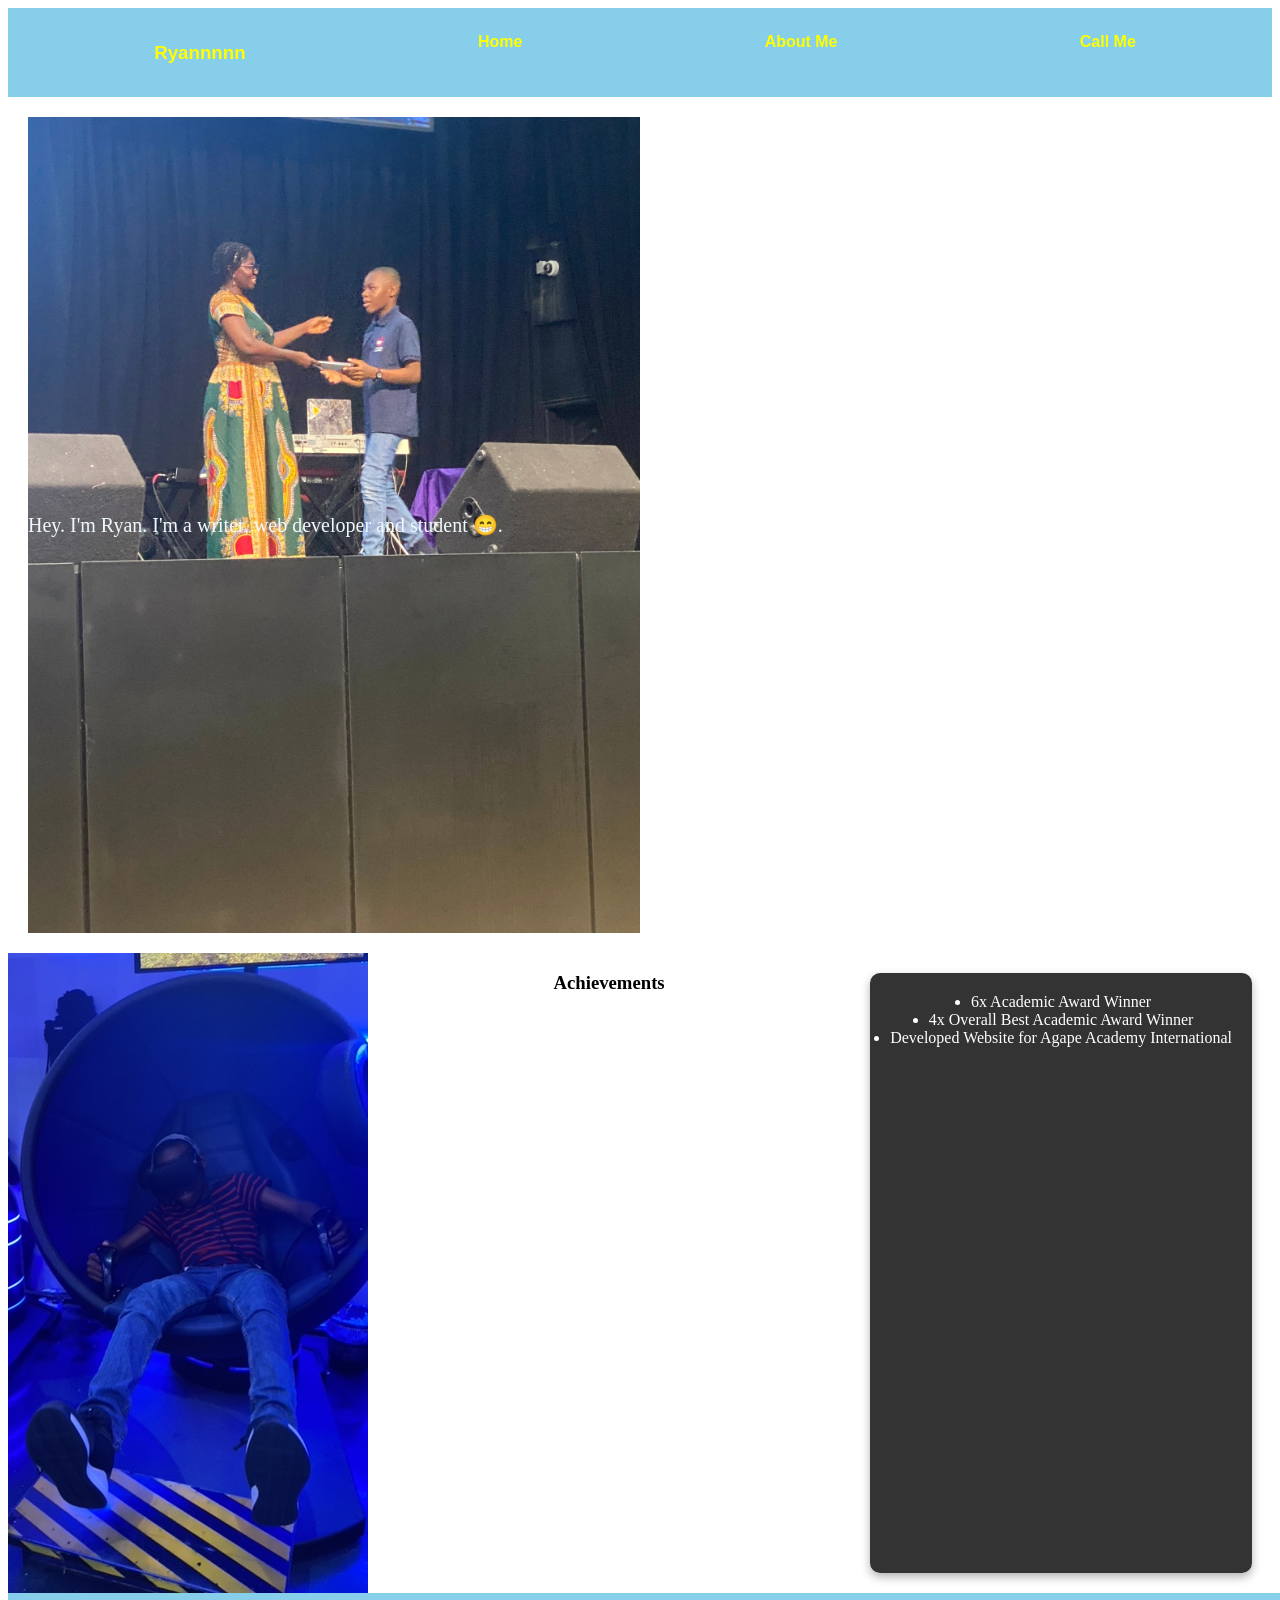
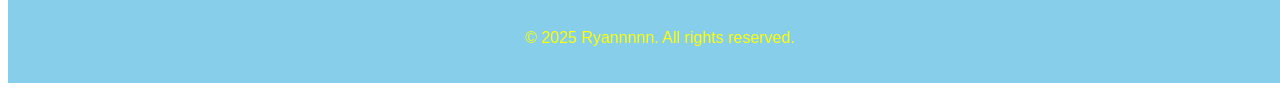
==== portfolio/index.html @ 3ba0ab56 "Add files via upload" ====
<!DOCTYPE html>
<html lang="en">
<head>
    <meta charset="UTF-8">
    <meta name="viewport" content="width=device-width, initial-scale=1.0">
    <title>Ryan Anibrika</title>
    <link rel="stylesheet" href="Assets/Styles/style.css">
</head>
<body>
    <header>
        <div class="nav">
           <h3><a href="index.html"></a>Ryannnnn</h3> 
            <a href="">Home</a>
            <a href="">About Me</a>
            <a href="">Call Me</a>
        </div>
    </header>
    <main>
        <div class="abt">
      <img src="Assets/images/award winner.jpg" alt="">
        <p>Hey. I'm Ryan. I'm a writer, web developer and student &#128513.</p></div>
        

      <div class="achievements">
        <img src="Assets/images/VR.JPG" alt="">
            <h3>Achievements</h3>
            <ul>
                <li>6x Academic Award Winner</li>
                <li>4x Overall Best Academic Award Winner</li>
                <li>Developed Website for Agape Academy International</li>
            </ul></div>
            
            
    </main>
    <footer>
        <p>&copy; 2025 Ryannnnn. All rights reserved. </p>
            
    </footer>
</body>
</html>
---- portfolio/Assets/Styles/style.css ----
.nav {
	display: flex;
	justify-content: space-around;
	background-color: skyblue;
	font-family: "Montserrat", sans-serif;
	color: yellow;
	padding: 15px;
	animation-name: kayyvincible ;
	transition: background-color 0.5s ;
}

@keyframes kayyvincible {
	0% {
		background-color: skyblue;
		color: yellow;
	}

	50% {
		background-color: darkblue;
		color: white;
	}

	100% {
		background-color: skyblue;
		color: yellow;
	}
}

.nav a {
	color: inherit;
	padding: 10px;
	text-decoration: none;
	font-weight: bold;
	transition: color 0.5s ;
}

.nav a:hover {
	color: lightgray;
}

.abt {
	display: flex;
	justify-content: space-between;
	align-items: center;
	margin: 20px;
}

.abt img {
	width: 50%;
	height: auto;
	position: relative;
}

.abt p {
	font-size: 20px;
	color: aliceblue;
	position: absolute;
}


.achievements ul {
	display: flex;
	flex-direction: column;
	align-items: center;
	background-color: rgba(0, 0, 0, 0.8);
	color: white;
	padding: 20px;
	border-radius: 10px;
	margin: 20px;
	box-shadow: 0px 4px 10px rgba(0, 0, 0, 0.3);
	width: 0px 25px;
}

.achievements {
	display: flex;
	justify-content: space-between;
}

footer{
	display: flex;
	justify-content: space-around;
	background-color: skyblue;
	font-family: "Montserrat", sans-serif;
	color: yellow;
	padding: 15px;
}
	



footer p:hover {
	color: lightgray;
}

footer {
	text-align: center;
	padding: 20px;
	width: 100%;
    background-color: skyblue;
    color: yellow;
}
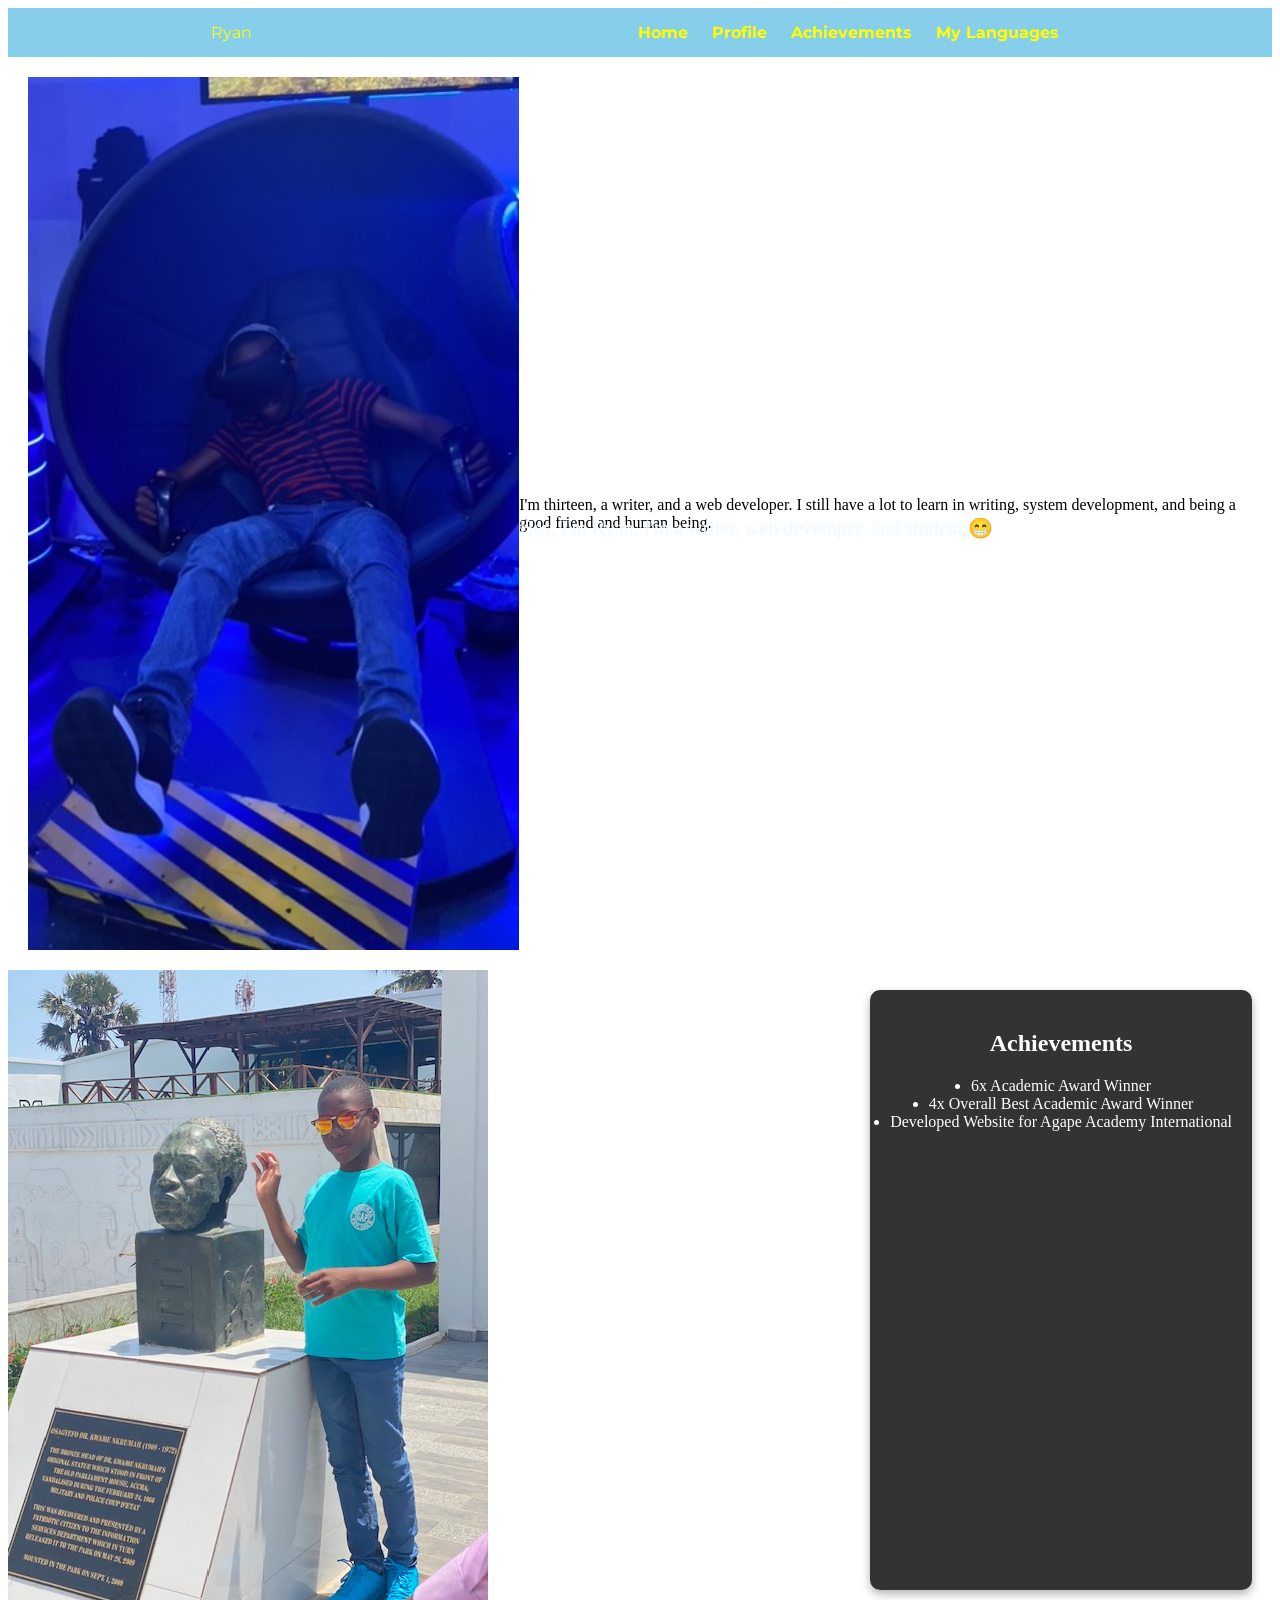
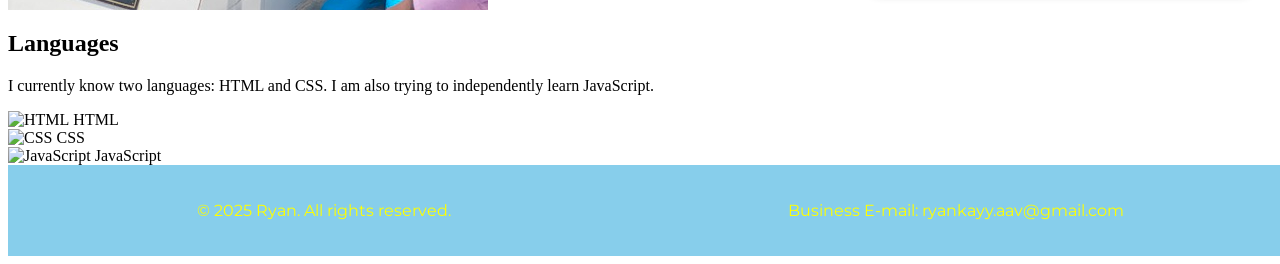
==== commit 6305174d: "Update index.html" ====
--- a/portfolio/index.html
+++ b/portfolio/index.html
@@ -5,36 +5,63 @@
     <meta name="viewport" content="width=device-width, initial-scale=1.0">
     <title>Ryan Anibrika</title>
     <link rel="stylesheet" href="Assets/Styles/style.css">
+    <link href="https://fonts.googleapis.com/css2?family=Merriweather:ital,wght@0,300;0,400;0,700;0,900;1,300;1,400;1,700;1,900&family=Montserrat:ital,wght@0,100..900;1,100..900&display=swap" rel="stylesheet">
 </head>
 <body>
     <header>
         <div class="nav">
-           <h3><a href="index.html"></a>Ryannnnn</h3> 
-            <a href="">Home</a>
-            <a href="">About Me</a>
-            <a href="">Call Me</a>
+            <label class="logo">Ryan</label>
+            <nav>
+                <a href="index.html">Home</a>
+                <a href="#abt">Profile</a>
+                <a href="#achievements">Achievements</a>
+                <a href="#languages">My Languages</a>
+            </nav>
         </div>
     </header>
+
     <main>
-        <div class="abt">
-      <img src="Assets/images/award winner.jpg" alt="">
-        <p>Hey. I'm Ryan. I'm a writer, web developer and student &#128513.</p></div>
-        
+        <div class="abt" id="abt">
+            <img src="Assets/images/VR.JPG" alt="">
+            <div class="abt-text">
+                <p>Hey, I'm Ryan. I'm a writer, web developer, and student 😁.</p>
+                <span>I'm thirteen, a writer, and a web developer. I still have a lot to learn in writing, system development, and being a good friend and human being.</span>
+            </div>
+        </div>
 
-      <div class="achievements">
-        <img src="Assets/images/VR.JPG" alt="">
-            <h3>Achievements</h3>
+        <div class="achievements" id="achievements">
+            <img src="Assets/images/sigma next to kay.jpg" alt="">
             <ul>
-                <li>6x Academic Award Winner</li>
+                <h2>Achievements</h2>
+                <li> 6x Academic Award Winner</li>
                 <li>4x Overall Best Academic Award Winner</li>
-                <li>Developed Website for Agape Academy International</li>
-            </ul></div>
+                <li> Developed Website for Agape Academy International</li>
+            </ul>
+        </div>
+        <div class="langs" id="languages">
+            <h2>Languages</h2>
+            <p>I currently know two languages: HTML and CSS. I am also trying to independently learn JavaScript.</p>
             
-            
+            <div class="lang-container">
+                <div class="lang-stuff">
+                    <img src="Assets/images/html.png" alt="HTML">
+                    <span>HTML</span>
+                </div>
+                <div class="lang-stuff">
+                    <img src="Assets/images/css.png" alt="CSS">
+                    <span>CSS</span>
+                </div>
+                <div class="lang-stuff">
+                    <img src="Assets/images/javascript.png" alt="JavaScript">
+                    <span>JavaScript</span>
+                </div>
+            </div>
+        </div>
     </main>
+
     <footer>
-        <p>&copy; 2025 Ryannnnn. All rights reserved. </p>
-            
+        <p>&copy; 2025 Ryan. All rights reserved.</p>
+        <p>Business E-mail: ryankayy.aav@gmail.com</p>
     </footer>
 </body>
-</html>+</html>
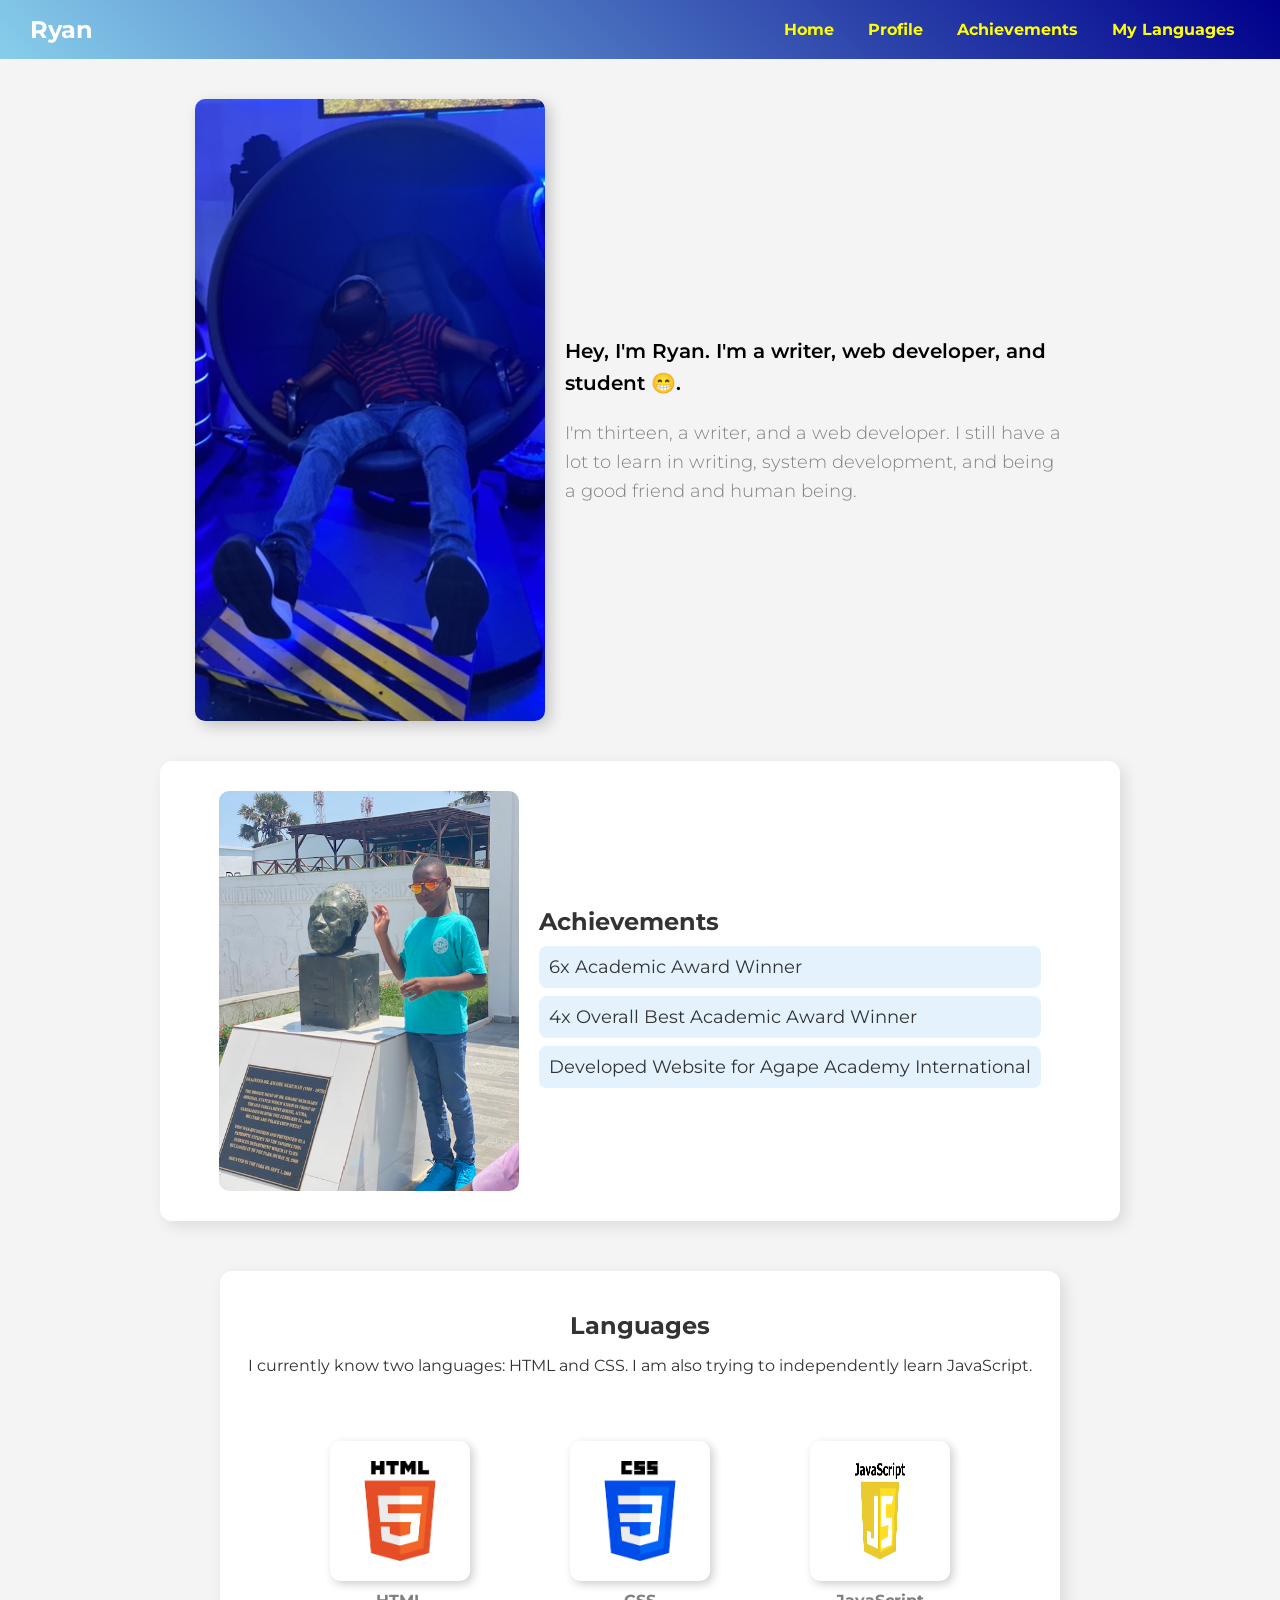
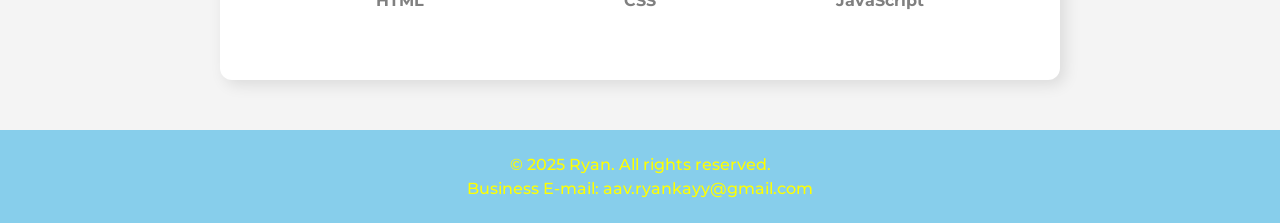
==== commit 6604b376: "Update index.html" ====
--- a/portfolio/index.html
+++ b/portfolio/index.html
@@ -61,7 +61,7 @@
 
     <footer>
         <p>&copy; 2025 Ryan. All rights reserved.</p>
-        <p>Business E-mail: ryankayy.aav@gmail.com</p>
+        <p>Business E-mail: aav.ryankayy@gmail.com</p>
     </footer>
 </body>
 </html>
--- a/portfolio/Assets/Styles/style.css
+++ b/portfolio/Assets/Styles/style.css
@@ -1,101 +1,174 @@
-.nav {
-	display: flex;
-	justify-content: space-around;
-	background-color: skyblue;
-	font-family: "Montserrat", sans-serif;
-	color: yellow;
-	padding: 15px;
-	animation-name: kayyvincible ;
-	transition: background-color 0.5s ;
+body {
+    font-family: "Montserrat", sans-serif;
+    margin: 0;
+    padding: 0;
+    background-color: #f4f4f4;
+    color: #333;
 }
 
-@keyframes kayyvincible {
-	0% {
-		background-color: skyblue;
-		color: yellow;
-	}
 
-	50% {
-		background-color: darkblue;
-		color: white;
-	}
+.nav {
+    display: flex;
+    justify-content: space-between;
+    align-items: center;
+    padding: 15px 30px;
+    background: linear-gradient(45deg, skyblue, darkblue);
+    color: white;
+}
 
-	100% {
-		background-color: skyblue;
-		color: yellow;
-	}
+.nav .logo {
+    font-size: 24px;
+    font-weight: bold;
 }
 
 .nav a {
-	color: inherit;
-	padding: 10px;
-	text-decoration: none;
-	font-weight: bold;
-	transition: color 0.5s ;
+    color: yellow;
+    padding: 10px 15px;
+    text-decoration: none;
+    font-weight: bold;
+    transition: color 0.3s ease-in-out;
 }
 
 .nav a:hover {
-	color: lightgray;
+    color: lightgray;
 }
 
+
 .abt {
-	display: flex;
-	justify-content: space-between;
-	align-items: center;
-	margin: 20px;
+    display: flex;
+    align-items: center;
+    justify-content: center;
+    margin: 40px auto;
+    max-width: 900px;
+}
+.abt-text{
+    padding:20px;
 }
 
 .abt img {
-	width: 50%;
-	height: auto;
-	position: relative;
+    width: 350px;
+    height: auto;
+    border-radius: 10px;
+    box-shadow: 5px 5px 15px rgba(0, 0, 0, 0.2);
 }
 
-.abt p {
-	font-size: 20px;
-	color: aliceblue;
-	position: absolute;
+.abt-text {
+    max-width: 500px;
+    font-size: 18px;
+    line-height: 1.6;
+}
+
+.abt-text p {
+    font-weight: 600;
+    font-size: 20px;
+    color: black;
+}
+
+.abt-text span {
+    font-weight: 300;
+    color: gray;
+}
+
+.achievements {
+    display: flex;
+    align-items: center;
+    justify-content: center;
+    background: white;
+    padding: 30px;
+    border-radius: 12px;
+    max-width: 900px;
+    margin: 40px auto;
+    box-shadow: 5px 5px 15px rgba(0, 0, 0, 0.1);
+}
+
+.achievements img {
+    width: 300px;
+    height: auto;
+    border-radius: 10px;
+}
+
+.achievements ul {
+    list-style: none;
+    padding: 20px;
+}
+
+.achievements h2 {
+    margin-bottom: 10px;
+    font-size: 24px;
+    color: #333;
+}
+
+.achievements li {
+    font-size: 18px;
+    background: #e3f2fd;
+    padding: 10px;
+    border-radius: 8px;
+    margin-bottom: 8px;
 }
 
 
-.achievements ul {
-	display: flex;
-	flex-direction: column;
-	align-items: center;
-	background-color: rgba(0, 0, 0, 0.8);
-	color: white;
-	padding: 20px;
-	border-radius: 10px;
-	margin: 20px;
-	box-shadow: 0px 4px 10px rgba(0, 0, 0, 0.3);
-	width: 0px 25px;
+footer {
+    background: skyblue;
+    color: yellow;
+    text-align: center;
+    padding: 20px;
+    margin-top: 40px;
 }
 
-.achievements {
-	display: flex;
-	justify-content: space-between;
+footer p {
+    margin: 5px;
+    font-weight: 500;
 }
 
-footer{
-	display: flex;
-	justify-content: space-around;
-	background-color: skyblue;
-	font-family: "Montserrat", sans-serif;
-	color: yellow;
-	padding: 15px;
+footer p:hover {
+    color: lightgray;
 }
-	
+.langs {
+    text-align: center;
+    margin: 50px auto;
+    padding: 20px;
+    max-width: 800px;
+    background: white;
+    border-radius: 12px;
+    box-shadow: 5px 5px 15px rgba(0, 0, 0, 0.1);
+}
+
+.langs h2 {
+    font-size: 24px;
+    color: #333;
+    margin-bottom: 10px;
+}
 
 
-
-footer p:hover {
-	color: lightgray;
+.lang-container {
+    display: flex;
+    justify-content: center;
+    flex-wrap: wrap;
 }
 
-footer {
-	text-align: center;
-	padding: 20px;
-	width: 100%;
-    background-color: skyblue;
-    color: yellow;
-}+
+.lang-stuff {
+    display: flex;
+    flex-direction: column;
+    align-items: center;
+    text-align: center;
+    padding:50px;
+}
+.lang-stuff img {
+    width: 100px; 
+    height: 100px;
+    border-radius: 10px;
+    box-shadow: 3px 3px 10px rgba(0, 0, 0, 0.2);
+   padding:20px;
+    
+}
+
+.lang-stuff img:hover {
+    transform: scale(1.1); 
+}
+.lang-stuff span {
+    margin-top: 10px;
+    font-size: 16px;
+    font-weight: bold;
+    color:gray;
+}
